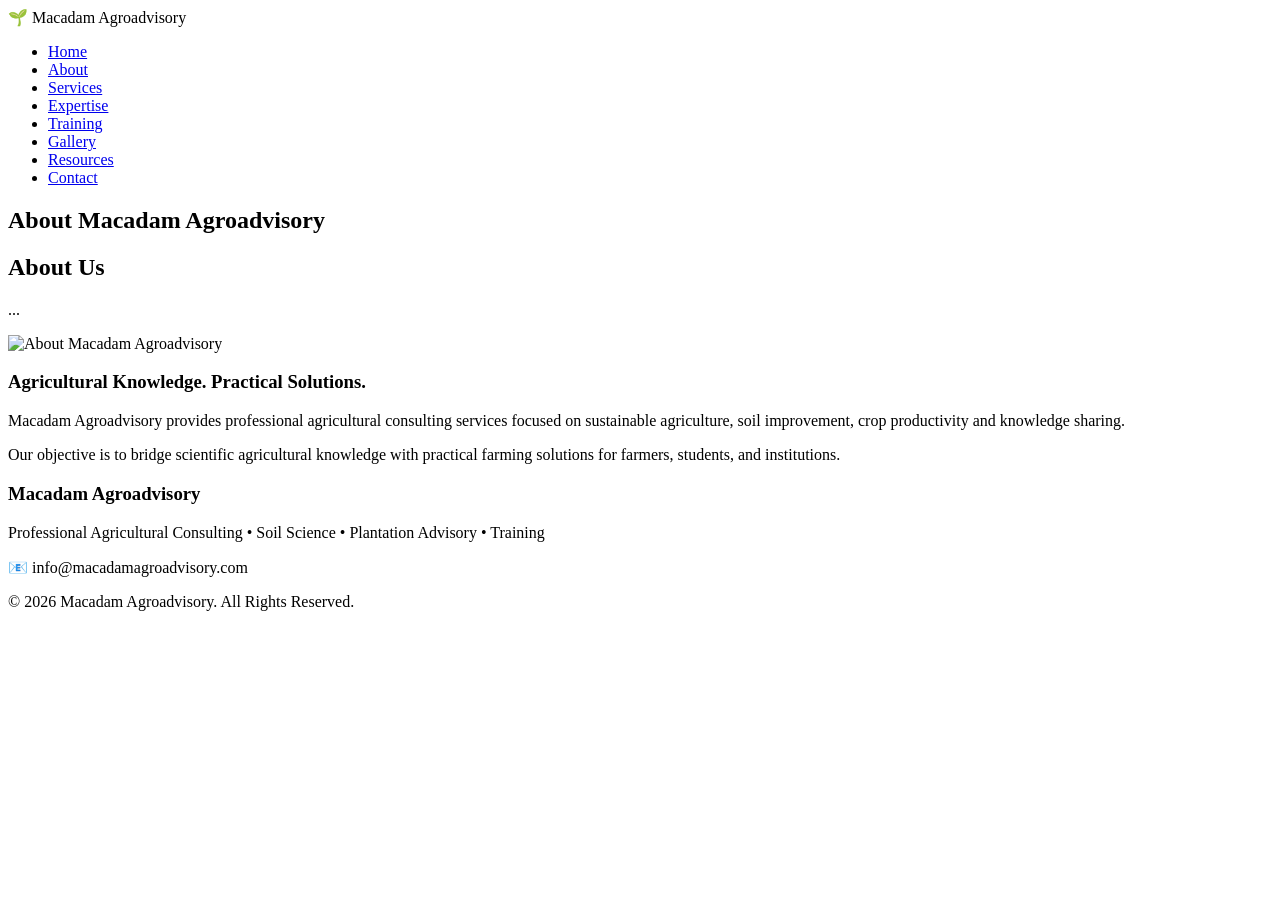
==== pages/about.html @ 6b280f6a "updating new files and foilder" ====
<!DOCTYPE html>
<html lang="en">

<head>

<meta charset="UTF-8">
<meta name="viewport" content="width=device-width, initial-scale=1.0">

<title>About | Macadam Agroadvisory</title>

<link rel="stylesheet" href="css/style.css">
<link rel="icon" type="image/png" href="images/favicon.png">

</head>


<body>


<header>

<nav class="navbar">

<div class="logo">
🌱 Macadam Agroadvisory
</div>


<ul class="nav-links">

<li><a href=".\index.html">Home</a></li>
<li><a href="about.html">About</a></li>
<li><a href="services.html">Services</a></li>
<li><a href="expertise.html">Expertise</a></li>
<li><a href="training.html">Training</a></li>
<li><a href="gallery.html">Gallery</a></li>
<li><a href="resources.html">Resources</a></li>
<li><a href="contact.html">Contact</a></li>

</ul>

</nav>

</header>



<section class="section">


<h2>
About Macadam Agroadvisory
</h2>


<div class="two-column">


    <div>

        <h2>About Us</h2>
        
        <p>...</p>
        
        </div>
        
        <div>
        
        <img src="images/about.jpg"
             alt="About Macadam Agroadvisory"
             class="about-home-image">
        
    </div>


<div>

<h3>
Agricultural Knowledge. Practical Solutions.
</h3>


<p>

Macadam Agroadvisory provides professional agricultural
consulting services focused on sustainable agriculture,
soil improvement, crop productivity and knowledge sharing.

</p>


<p>

Our objective is to bridge scientific agricultural knowledge
with practical farming solutions for farmers, students,
and institutions.

</p>


</div>


</div>


</section>



<footer>

    <div class="footer-content">

        <h3>Macadam Agroadvisory</h3>
        
        <p>
        Professional Agricultural Consulting • Soil Science • Plantation Advisory • Training
        </p>
        
        <p>
        📧 info@macadamagroadvisory.com
        </p>
        
        <p>
        © 2026 Macadam Agroadvisory. All Rights Reserved.
        </p>
        
    </div>

</footer>


</body>

</html>
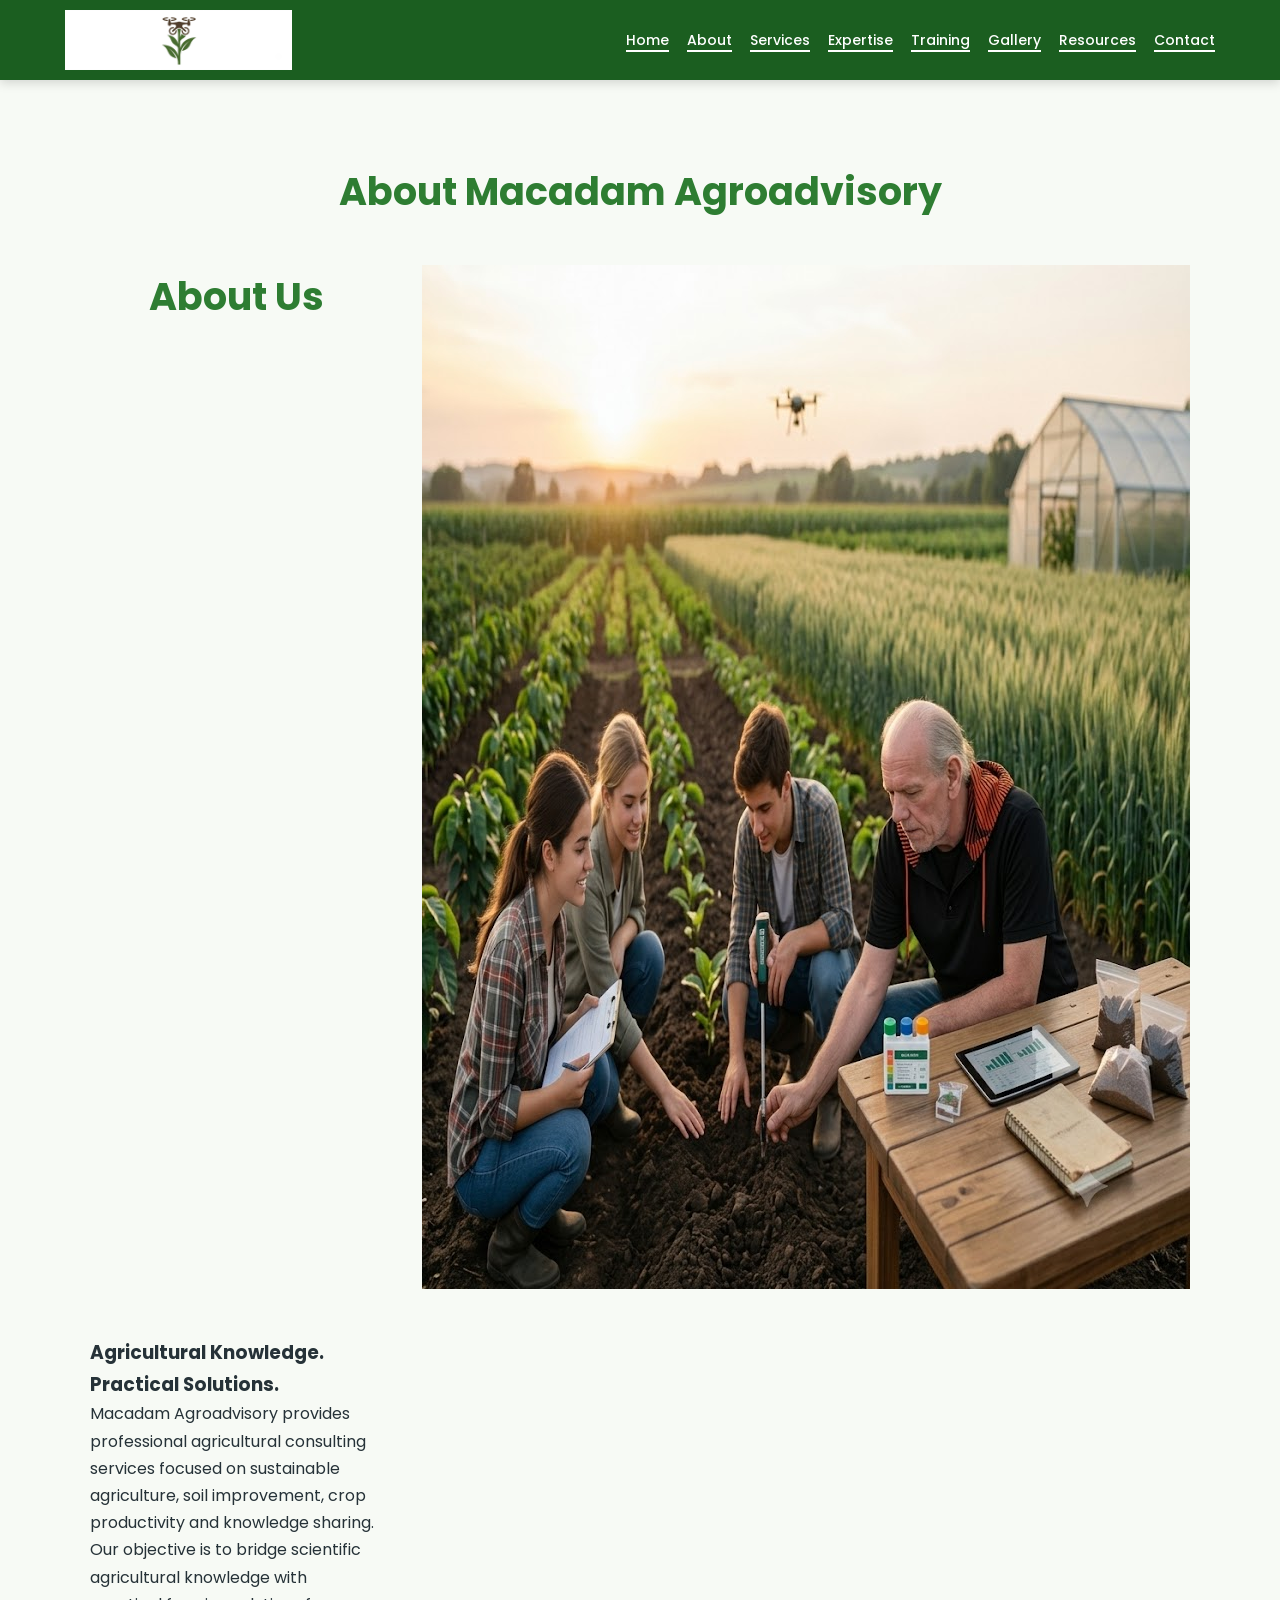
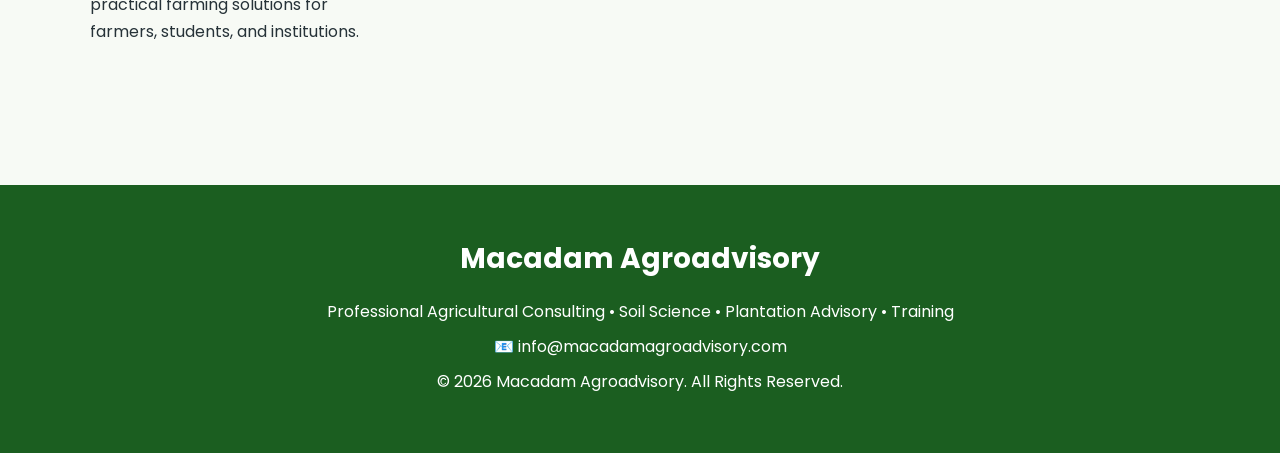
==== commit 7d16658e: "updating files and folder" ====
--- a/pages/about.html
+++ b/pages/about.html
@@ -6,10 +6,26 @@
 <meta charset="UTF-8">
 <meta name="viewport" content="width=device-width, initial-scale=1.0">
 
+<meta property="og:title"
+content="Macadam Agroadvisory">
+
+<meta property="og:description"
+content="Professional Agricultural Consulting Services">
+
+<meta property="og:image"
+content="images/hero.jpg">
+
+<meta property="og:type"
+content="website">
+
 <title>About | Macadam Agroadvisory</title>
 
-<link rel="stylesheet" href="css/style.css">
-<link rel="icon" type="image/png" href="images/favicon.png">
+<meta name="keywords" 
+content="Agriculture, Agricultural Consultant, Soil Science, Plantation, Sustainable Farming, Agricultural Training">
+
+<link rel="stylesheet" href="../css/style.css">
+<link href="https://fonts.googleapis.com/css2?family=Poppins:wght@300;400;600;700&display=swap" rel="stylesheet">
+<link rel="icon" type="image/png" href="../images/favicon.png">
 
 </head>
 
@@ -22,20 +38,27 @@
 <nav class="navbar">
 
 <div class="logo">
-🌱 Macadam Agroadvisory
+
+<a href="../index.html">
+
+<img src="../images/logo.png"
+alt="Macadam Agroadvisory">
+
+</a>
+
 </div>
 
 
 <ul class="nav-links">
 
-<li><a href=".\index.html">Home</a></li>
-<li><a href="about.html">About</a></li>
-<li><a href="services.html">Services</a></li>
-<li><a href="expertise.html">Expertise</a></li>
-<li><a href="training.html">Training</a></li>
-<li><a href="gallery.html">Gallery</a></li>
-<li><a href="resources.html">Resources</a></li>
-<li><a href="contact.html">Contact</a></li>
+<li><a href="../index.html" class="active">Home</a></li>
+<li><a href="about.html" class="active">About</a></li>
+<li><a href="services.html" class="active">Services</a></li>
+<li><a href="expertise.html" class="active">Expertise</a></li>
+<li><a href="training.html" class="active">Training</a></li>
+<li><a href="gallery.html" class="active">Gallery</a></li>
+<li><a href="resources.html" class="active">Resources</a></li>
+<li><a href="contact.html" class="active">Contact</a></li>
 
 </ul>
 
@@ -60,13 +83,11 @@
 
         <h2>About Us</h2>
         
-        <p>...</p>
-        
         </div>
         
         <div>
         
-        <img src="images/about.jpg"
+        <img src="../images/about.jpg"
              alt="About Macadam Agroadvisory"
              class="about-home-image">
         
--- a/css/style.css
+++ b/css/style.css
@@ -0,0 +1,623 @@
+*{
+    margin:0;
+    padding:0;
+    box-sizing:border-box;
+}
+
+html{
+    scroll-behavior:smooth;
+}
+
+
+body{
+
+    font-family:'Poppins',sans-serif;
+    color:#263238;
+    background:#f7faf5;
+    line-height:1.7;
+
+}
+
+
+header{
+
+    position:sticky;
+    top:0;
+    z-index:1000;
+    background:#1b5e20;
+    box-shadow:0 3px 10px rgba(0,0,0,0.15);
+
+}
+
+.active{
+
+    color:#c5e1a5;
+    
+    font-weight:bold;
+    
+    border-bottom:2px solid white;
+    
+}
+
+.navbar{
+
+    max-width:1200px;
+
+    margin:auto;
+
+    padding:10px 25px;
+
+    display:flex;
+
+    justify-content:space-between;
+
+    align-items:center;
+
+}
+
+
+.logo{
+
+    display:flex;
+
+    align-items:center;
+
+}
+
+.logo img {
+
+    height: 60px;
+    width: auto;
+
+    display: block;
+
+}
+
+
+.nav-links{
+
+    display:flex;
+    list-style:none;
+    gap:18px;
+
+}
+
+
+.nav-links a{
+
+    color:white;
+    text-decoration:none;
+    font-size:14px;
+    font-weight:500;
+
+}
+
+
+.nav-links a:hover{
+
+    color:#c5e1a5;
+
+}
+
+
+.menu-btn{
+
+    display:none;
+    color:white;
+    font-size:28px;
+    cursor:pointer;
+
+}
+
+
+
+/* HERO */
+
+
+.hero{
+
+    height:700px;
+    
+    background:
+    
+    linear-gradient(
+    rgba(0,0,0,.45),
+    rgba(0,0,0,.45)
+    ),
+    
+    url("../images/hero.jpg");
+    
+    background-size:cover;
+    
+    background-position:center;
+    
+    display:flex;
+    
+    justify-content:center;
+    
+    align-items:center;
+    
+    text-align:center;
+    
+    color:white;
+    
+    }
+
+
+
+.hero-overlay{
+
+    max-width:850px;
+    padding:20px;
+
+}
+
+
+
+.hero h1{
+
+    font-size:55px;
+    margin-bottom:20px;
+
+}
+
+
+.hero h2{
+
+    font-size:30px;
+    font-weight:500;
+    margin-bottom:20px;
+
+}
+
+
+
+.hero p{
+
+    font-size:18px;
+    margin-bottom:35px;
+
+}
+
+
+
+.btn{
+
+    background:white;
+    color:#1b5e20;
+    padding:14px 35px;
+    border-radius:30px;
+    text-decoration:none;
+    font-weight:600;
+
+}
+
+
+
+.btn:hover{
+
+    background:#c5e1a5;
+
+}
+
+
+
+/* COMMON SECTION */
+
+
+.section{
+
+    max-width:1150px;
+    margin:auto;
+    padding:80px 25px;
+
+}
+
+
+.section h2{
+
+    text-align:center;
+    color:#2e7d32;
+    font-size:38px;
+    margin-bottom:40px;
+
+}
+
+
+
+/* ABOUT */
+
+
+.two-column{
+
+    display:grid;
+    grid-template-columns:1fr 1fr;
+    gap:40px;
+
+}
+
+
+.info-box{
+
+    background:#e8f5e9;
+    padding:35px;
+    border-radius:15px;
+
+}
+
+
+
+
+/* CARDS */
+
+
+.cards{
+
+    display:grid;
+    grid-template-columns:
+    repeat(auto-fit,minmax(280px,1fr));
+
+    gap:25px;
+
+}
+
+
+
+.card{
+
+    background:white;
+    padding:35px;
+    border-radius:15px;
+
+    box-shadow:
+    0 5px 20px rgba(0,0,0,.08);
+
+    transition:.3s;
+
+}
+
+
+
+.card:hover{
+
+    transform:translateY(-8px);
+
+}
+
+
+
+.card h3{
+
+    color:#2e7d32;
+    margin-bottom:15px;
+
+}
+
+
+
+/* EXPERTISE */
+
+
+.expertise-list{
+
+    display:flex;
+    flex-wrap:wrap;
+    justify-content:center;
+    gap:15px;
+
+}
+
+
+
+.expertise-list span{
+
+    background:#2e7d32;
+    color:white;
+
+    padding:12px 25px;
+
+    border-radius:30px;
+
+}
+
+
+
+
+
+.simple-list{
+
+    max-width:600px;
+    margin:30px auto;
+
+}
+
+
+
+.simple-list li{
+
+    padding:10px;
+
+}
+
+
+
+
+/* GALLERY */
+
+
+.gallery{
+
+    display:grid;
+    
+    grid-template-columns:
+    repeat(auto-fit,minmax(280px,1fr));
+    
+    gap:30px;
+    
+    margin-top:40px;
+    
+}
+
+.gallery-item{
+
+    background:white;
+    
+    border-radius:15px;
+    
+    overflow:hidden;
+    
+    box-shadow:0 8px 25px rgba(0,0,0,.12);
+    
+    transition:.3s;
+    
+    }
+    
+    
+    .gallery-item:hover{
+    
+    transform:translateY(-8px);
+    
+    }
+    
+    
+    .gallery-item img{
+    
+    width:100%;
+    
+    height:240px;
+    
+    object-fit:cover;
+    
+    display:block;
+    
+    }
+    
+    
+    .gallery-item h3{
+    
+    padding:20px 20px 10px;
+    
+    color:#2e7d32;
+    
+    }
+    
+    
+    .gallery-item p{
+    
+    padding:0 20px 20px;
+    
+    color:#555;
+    
+    }
+    
+    
+    .section-subtitle{
+    
+    text-align:center;
+    
+    max-width:700px;
+    
+    margin:auto;
+    
+    color:#666;
+    
+    }
+    
+
+/* TESTIMONIAL */
+
+
+.testimonial{
+
+    background:white;
+
+    padding:35px;
+
+    border-radius:15px;
+
+    text-align:center;
+
+    box-shadow:0 5px 20px #ddd;
+
+}
+
+
+
+/* CONTACT */
+
+
+.contact-box{
+
+    background:#e8f5e9;
+
+    padding:40px;
+
+    border-radius:15px;
+
+    text-align:center;
+
+    font-size:18px;
+
+}
+
+
+
+/* FOOTER */
+
+/*
+footer{
+
+    background:#263238;
+
+    color:white;
+
+    text-align:center;
+
+    padding:25px;
+
+}
+*/
+
+footer{
+
+    background:#1b5e20;
+    
+    color:white;
+    
+    padding:50px 20px;
+    
+    text-align:center;
+    
+    margin-top:60px;
+    
+    }
+    
+    .footer-content{
+    
+    max-width:900px;
+    
+    margin:auto;
+    
+    }
+    
+    .footer-content h3{
+    
+    margin-bottom:15px;
+    
+    font-size:28px;
+    
+    }
+    
+    .footer-content p{
+    
+    margin:8px 0;
+    
+    }
+
+/* MOBILE */
+
+
+@media(max-width:900px){
+
+
+.nav-links{
+
+    display:none;
+
+    flex-direction:column;
+
+    background:#1b5e20;
+
+    position:absolute;
+
+    top:70px;
+
+    right:0;
+
+    width:100%;
+
+    padding:25px;
+
+}
+
+
+.menu-btn{
+
+    display:block;
+
+}
+
+
+
+.two-column{
+
+    grid-template-columns:1fr;
+
+}
+
+
+
+.hero h1{
+
+    font-size:38px;
+
+}
+
+
+.hero h2{
+
+    font-size:22px;
+
+}
+
+
+    
+    
+    .gallery img{
+    
+    width:100%;
+    height:220px;
+    object-fit:cover;
+    border-radius:12px;
+    
+    }
+    
+    
+    .gallery h3{
+    
+    text-align:center;
+    color:#2e7d32;
+    margin-top:15px;
+    
+    }
+
+    .about-image img{
+
+        width:100%;
+        height:500px;
+    
+        object-fit:cover;
+    
+        border-radius:15px;
+    
+        box-shadow:0 10px 25px rgba(0,0,0,.15);
+    
+    }
+
+    .about-home-image{
+
+        width:100%;
+        
+        border-radius:15px;
+        
+        box-shadow:0 8px 25px rgba(0,0,0,.15);
+        
+        }
+
+    .logo img{
+
+        height:50px;
+    
+    }
+
+}
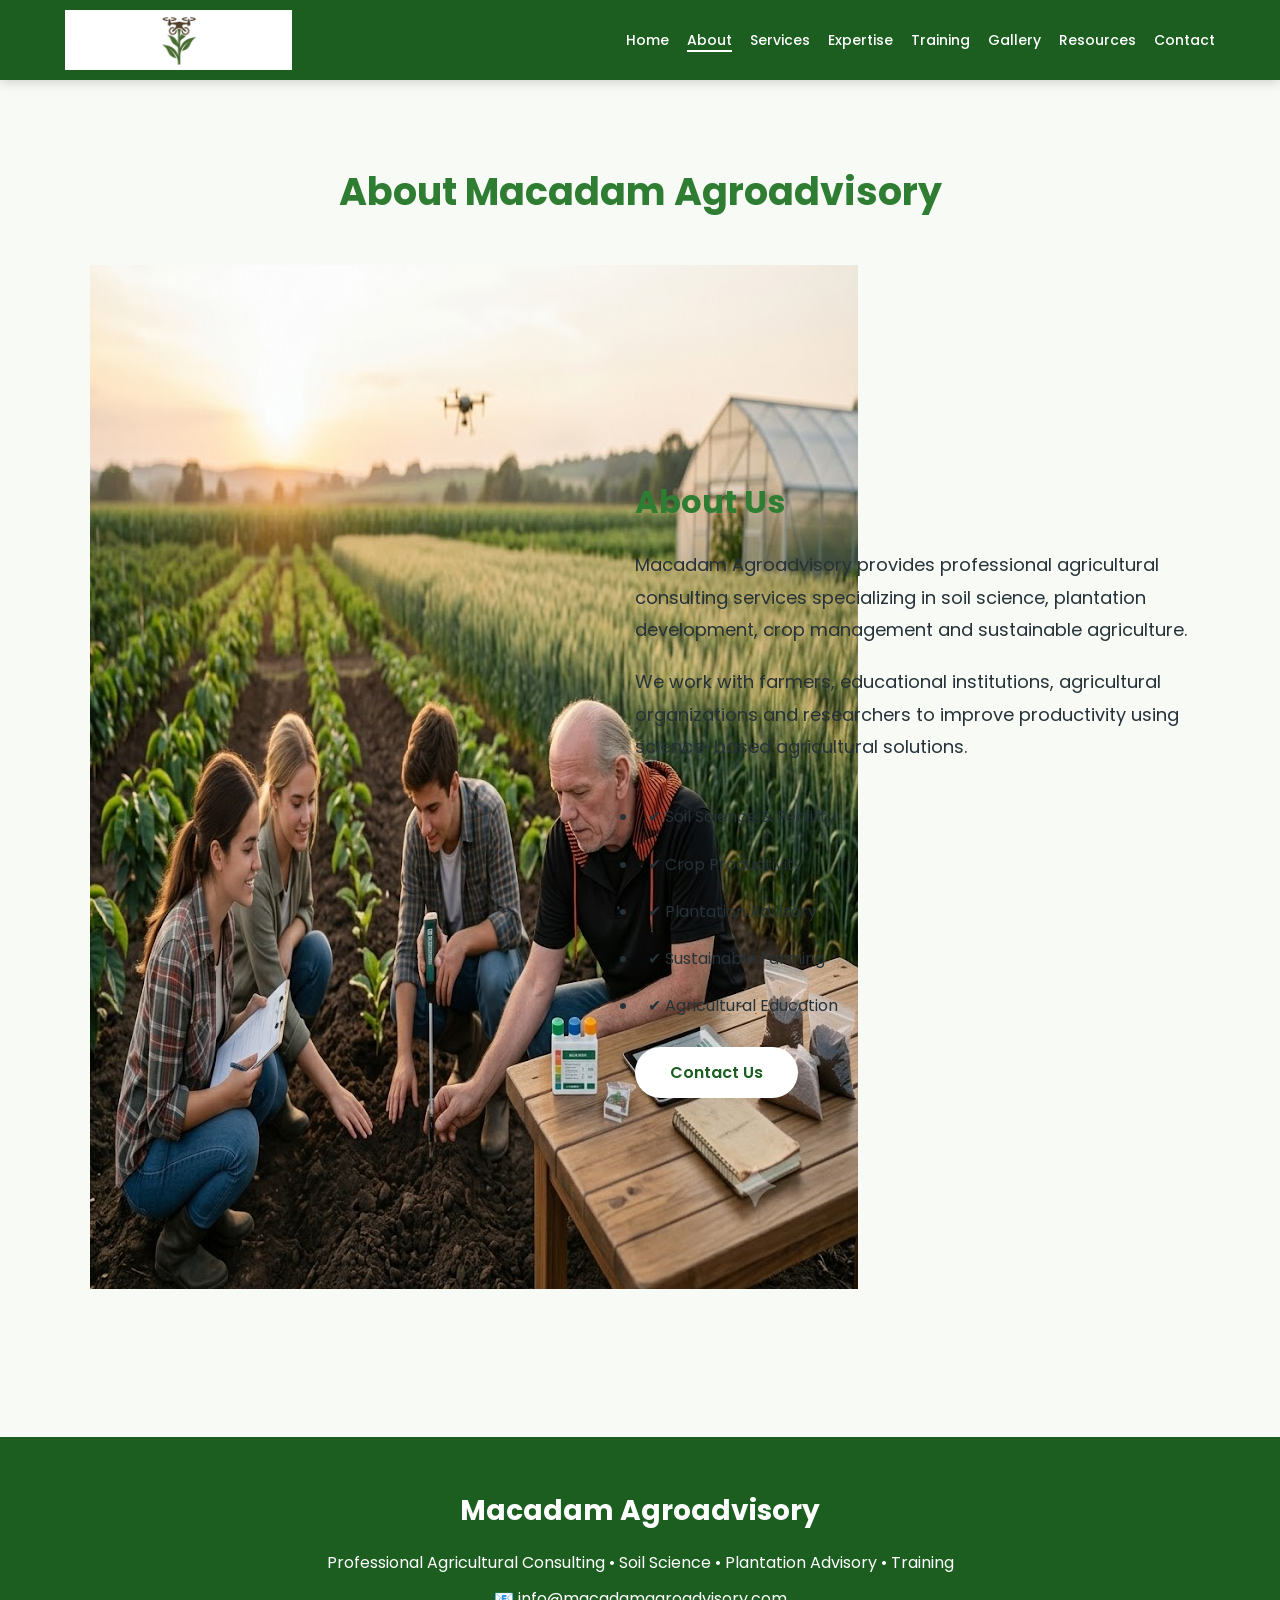
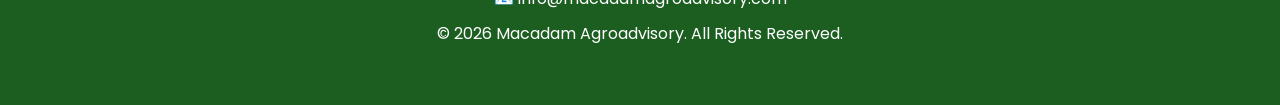
==== commit 2e5407b1: "Fix navbar active links, broken HTML tags, and add mobile menu toggle button" ====
--- a/pages/about.html
+++ b/pages/about.html
@@ -2,156 +2,93 @@
 <html lang="en">
 
 <head>
+    <meta charset="UTF-8">
+    <meta name="viewport" content="width=device-width, initial-scale=1.0">
 
-<meta charset="UTF-8">
-<meta name="viewport" content="width=device-width, initial-scale=1.0">
+    <meta property="og:title" content="Macadam Agroadvisory">
+    <meta property="og:description" content="Professional Agricultural Consulting Services">
+    <meta property="og:image" content="../images/hero.jpg">
+    <meta property="og:type" content="website">
 
-<meta property="og:title"
-content="Macadam Agroadvisory">
+    <title>About | Macadam Agroadvisory</title>
 
-<meta property="og:description"
-content="Professional Agricultural Consulting Services">
+    <meta name="keywords" content="Agriculture, Agricultural Consultant, Soil Science, Plantation, Sustainable Farming, Agricultural Training">
 
-<meta property="og:image"
-content="images/hero.jpg">
-
-<meta property="og:type"
-content="website">
-
-<title>About | Macadam Agroadvisory</title>
-
-<meta name="keywords" 
-content="Agriculture, Agricultural Consultant, Soil Science, Plantation, Sustainable Farming, Agricultural Training">
-
-<link rel="stylesheet" href="../css/style.css">
-<link href="https://fonts.googleapis.com/css2?family=Poppins:wght@300;400;600;700&display=swap" rel="stylesheet">
-<link rel="icon" type="image/png" href="../images/favicon.png">
-
+    <link rel="stylesheet" href="../css/style.css">
+    <link href="https://fonts.googleapis.com/css2?family=Poppins:wght@300;400;600;700&display=swap" rel="stylesheet">
+    <link rel="icon" type="image/png" href="../images/favicon.png">
 </head>
-
 
 <body>
 
+    <header>
+        <nav class="navbar">
+            <div class="logo">
+                <a href="../index.html">
+                    <img src="../images/logo.png" alt="Macadam Agroadvisory">
+                </a>
+            </div>
 
-<header>
+            <button class="menu-btn" aria-label="Toggle Menu">
+                <span></span>
+                <span></span>
+                <span></span>
+            </button>
 
-<nav class="navbar">
+            <ul class="nav-links">
+                <li><a href="../index.html">Home</a></li>
+                <li><a href="about.html" class="active">About</a></li>
+                <li><a href="services.html">Services</a></li>
+                <li><a href="expertise.html">Expertise</a></li>
+                <li><a href="training.html">Training</a></li>
+                <li><a href="gallery.html">Gallery</a></li>
+                <li><a href="resources.html">Resources</a></li>
+                <li><a href="contact.html">Contact</a></li>
+            </ul>
+        </nav>
+    </header>
 
-<div class="logo">
+    <section class="section">
+        <h2>About Macadam Agroadvisory</h2>
+        
+        <div class="two-column">
+            <div>
+                <img src="../images/about.jpg" alt="Macadam Agroadvisory" class="about-home-image">
+            </div>
+            <div>
+                <h3>About Us</h3>
+                <p>
+                    Macadam Agroadvisory provides professional agricultural consulting
+                    services specializing in soil science, plantation development,
+                    crop management and sustainable agriculture.
+                </p>
+                <p>
+                    We work with farmers, educational institutions,
+                    agricultural organizations and researchers to improve
+                    productivity using science-based agricultural solutions.
+                </p>
+                <ul class="simple-list">
+                    <li>✔ Soil Science & Fertility</li>
+                    <li>✔ Crop Productivity</li>
+                    <li>✔ Plantation Advisory</li>
+                    <li>✔ Sustainable Farming</li>
+                    <li>✔ Agricultural Education</li>
+                </ul>
+                <a href="contact.html" class="btn">Contact Us</a>
+            </div>
+        </div>
+    </section>
 
-<a href="../index.html">
+    <footer>
+        <div class="footer-content">
+            <h3>Macadam Agroadvisory</h3>
+            <p>Professional Agricultural Consulting • Soil Science • Plantation Advisory • Training</p>
+            <p>📧 info@macadamagroadvisory.com</p>
+            <p>© 2026 Macadam Agroadvisory. All Rights Reserved.</p>
+        </div>
+    </footer>
 
-<img src="../images/logo.png"
-alt="Macadam Agroadvisory">
-
-</a>
-
-</div>
-
-
-<ul class="nav-links">
-
-<li><a href="../index.html" class="active">Home</a></li>
-<li><a href="about.html" class="active">About</a></li>
-<li><a href="services.html" class="active">Services</a></li>
-<li><a href="expertise.html" class="active">Expertise</a></li>
-<li><a href="training.html" class="active">Training</a></li>
-<li><a href="gallery.html" class="active">Gallery</a></li>
-<li><a href="resources.html" class="active">Resources</a></li>
-<li><a href="contact.html" class="active">Contact</a></li>
-
-</ul>
-
-</nav>
-
-</header>
-
-
-
-<section class="section">
-
-
-<h2>
-About Macadam Agroadvisory
-</h2>
-
-
-<div class="two-column">
-
-
-    <div>
-
-        <h2>About Us</h2>
-        
-        </div>
-        
-        <div>
-        
-        <img src="../images/about.jpg"
-             alt="About Macadam Agroadvisory"
-             class="about-home-image">
-        
-    </div>
-
-
-<div>
-
-<h3>
-Agricultural Knowledge. Practical Solutions.
-</h3>
-
-
-<p>
-
-Macadam Agroadvisory provides professional agricultural
-consulting services focused on sustainable agriculture,
-soil improvement, crop productivity and knowledge sharing.
-
-</p>
-
-
-<p>
-
-Our objective is to bridge scientific agricultural knowledge
-with practical farming solutions for farmers, students,
-and institutions.
-
-</p>
-
-
-</div>
-
-
-</div>
-
-
-</section>
-
-
-
-<footer>
-
-    <div class="footer-content">
-
-        <h3>Macadam Agroadvisory</h3>
-        
-        <p>
-        Professional Agricultural Consulting • Soil Science • Plantation Advisory • Training
-        </p>
-        
-        <p>
-        📧 info@macadamagroadvisory.com
-        </p>
-        
-        <p>
-        © 2026 Macadam Agroadvisory. All Rights Reserved.
-        </p>
-        
-    </div>
-
-</footer>
-
-
+    <script src="../js/script.js"></script>
 </body>
 
 </html>
--- a/css/style.css
+++ b/css/style.css
@@ -231,8 +231,32 @@
 .two-column{
 
     display:grid;
-    grid-template-columns:1fr 1fr;
-    gap:40px;
+
+    grid-template-columns:45% 55%;
+
+    gap:50px;
+
+    align-items:center;
+
+}
+
+.two-column h3{
+
+    font-size:32px;
+
+    color:#2e7d32;
+
+    margin-bottom:20px;
+
+}
+
+.two-column p{
+
+    margin-bottom:20px;
+
+    font-size:18px;
+
+    line-height:1.8;
 
 }
 
@@ -555,6 +579,12 @@
 
 }
 
+.about-home-image{
+
+    max-width:100%;
+
+}
+
 
 
 .hero h1{
@@ -607,12 +637,18 @@
     .about-home-image{
 
         width:100%;
-        
+    
+        max-width:480px;
+    
+        display:block;
+    
+        margin:auto;
+    
         border-radius:15px;
-        
-        box-shadow:0 8px 25px rgba(0,0,0,.15);
-        
-        }
+    
+        box-shadow:0 10px 25px rgba(0,0,0,.15);
+    
+    }
 
     .logo img{
 
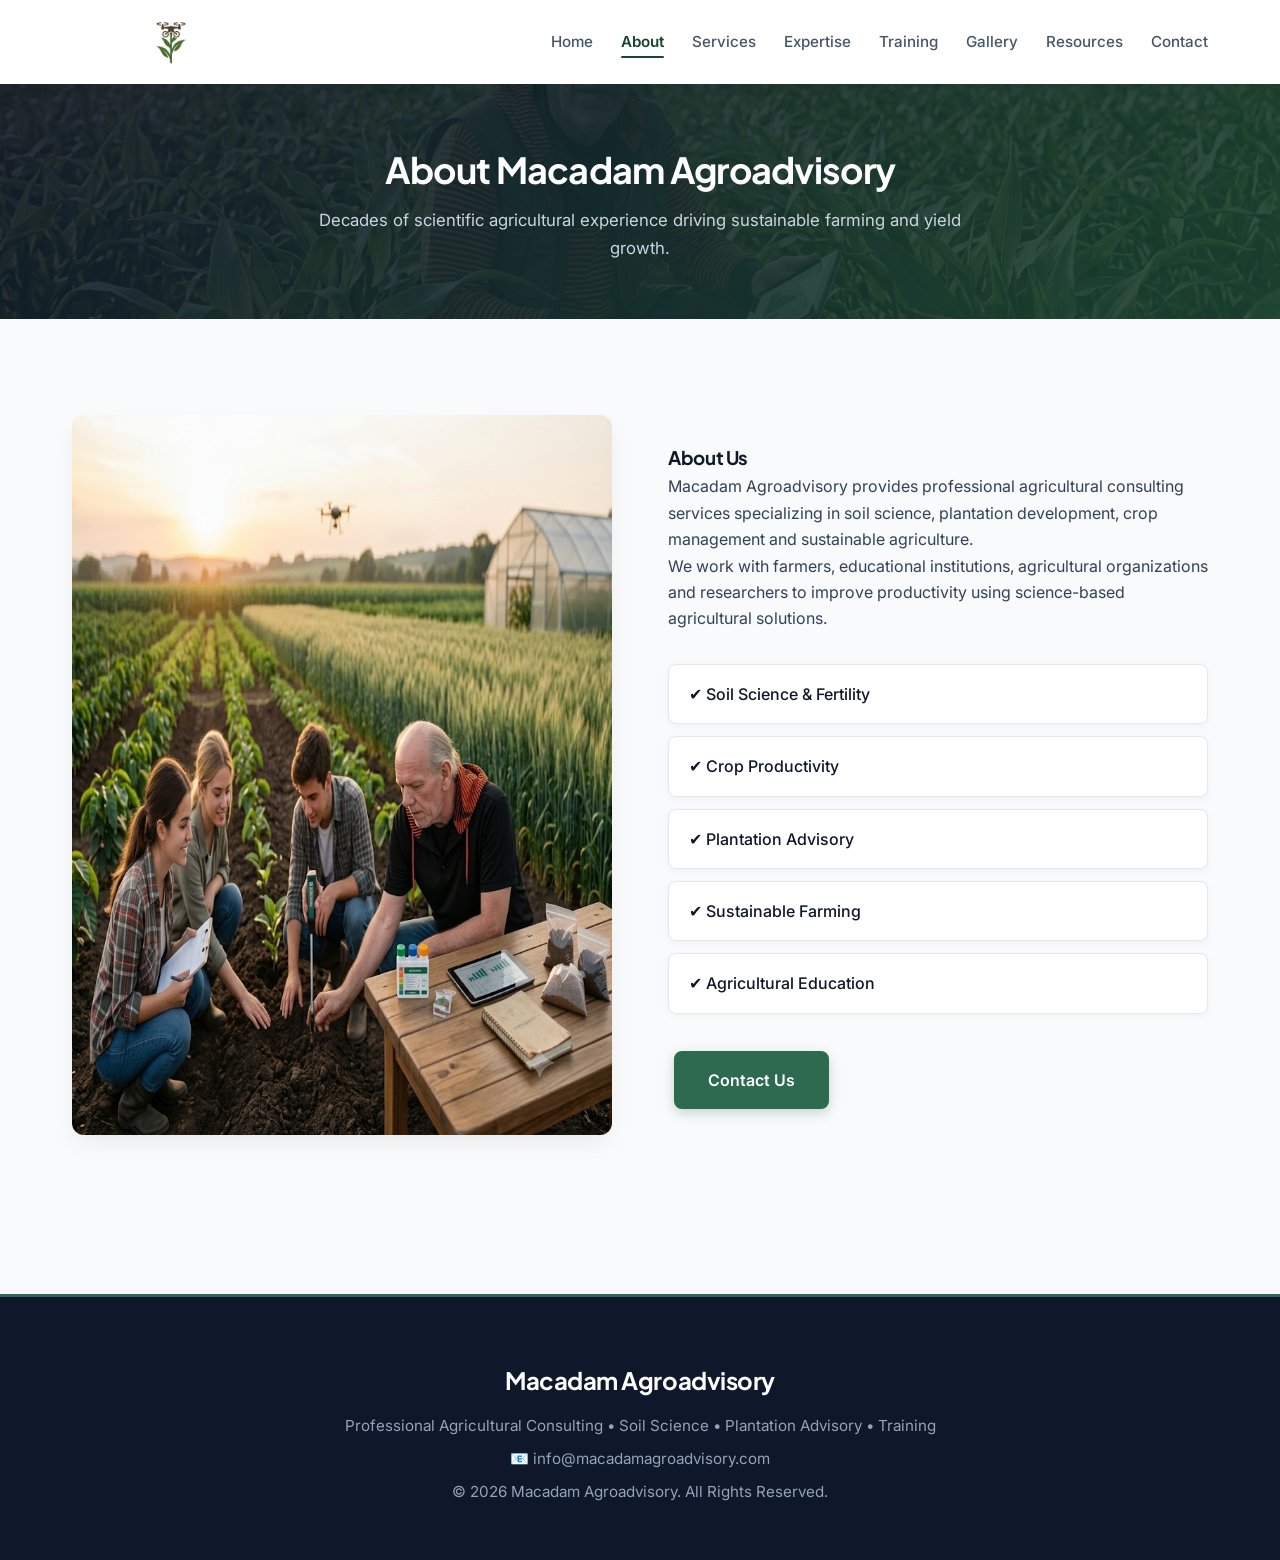
==== commit d62b99de: "feature/updatingprofessionallookphase1" ====
--- a/pages/about.html
+++ b/pages/about.html
@@ -47,9 +47,13 @@
             </ul>
         </nav>
     </header>
+    <!-- Add Page Banner Here -->
+    <section class="page-banner">
+        <h1>About Macadam Agroadvisory</h1>
+        <p>Decades of scientific agricultural experience driving sustainable farming and yield growth.</p>
+    </section>
 
     <section class="section">
-        <h2>About Macadam Agroadvisory</h2>
         
         <div class="two-column">
             <div>
--- a/css/style.css
+++ b/css/style.css
@@ -1,659 +1,487 @@
-*{
-    margin:0;
-    padding:0;
-    box-sizing:border-box;
+/* ==========================================================================
+   Macadam Agroadvisory - Modern Professional Design System
+   ========================================================================== */
+
+   @import url('https://fonts.googleapis.com/css2?family=Inter:wght@300;400;500;600;700&family=Plus+Jakarta+Sans:wght@600;700;800&display=swap');
+
+   :root {
+       --primary: #1b4332;         /* Deep Forest Green */
+       --primary-light: #2d6a4f;   /* Medium Emerald Green */
+       --accent: #d4a373;          /* Warm Earthy Gold */
+       --dark-slate: #0f172a;      /* Dark Slate for Headers/Footer */
+       --text-main: #334155;       /* Slate Grey for Readability */
+       --text-muted: #64748b;      /* Muted Subtext */
+       --bg-light: #f8fafc;        /* Soft Cool Gray Background */
+       --card-bg: #ffffff;
+       --border-color: #e2e8f0;
+       --radius-sm: 8px;
+       --radius-md: 12px;
+       --shadow-sm: 0 2px 8px rgba(0,0,0,0.04);
+       --shadow-md: 0 10px 25px -5px rgba(0,0,0,0.08);
+   }
+   
+   * {
+       margin: 0;
+       padding: 0;
+       box-sizing: border-box;
+   }
+   
+   body {
+       font-family: 'Inter', system-ui, -apple-system, sans-serif;
+       color: var(--text-main);
+       background-color: var(--bg-light);
+       line-height: 1.65;
+       -webkit-font-smoothing: antialiased;
+   }
+   
+   h1, h2, h3, h4 {
+       font-family: 'Plus Jakarta Sans', sans-serif;
+       color: var(--dark-slate);
+       letter-spacing: -0.02em;
+   }
+   
+   a {
+       text-decoration: none;
+       color: inherit;
+       transition: all 0.25s ease;
+   }
+   
+   img {
+       max-width: 100%;
+       height: auto;
+   }
+   
+   /* ==========================================================================
+      Header & Navigation
+      ========================================================================== */
+   header {
+       background: #ffffff;
+       box-shadow: 0 1px 15px rgba(0, 0, 0, 0.06);
+       position: sticky;
+       top: 0;
+       z-index: 1000;
+   }
+   
+   .navbar {
+       max-width: 1200px;
+       margin: 0 auto;
+       padding: 1rem 2rem;
+       display: flex;
+       align-items: center;
+       justify-content: space-between;
+   }
+   
+   .logo img {
+       height: 52px;
+       width: auto;
+       display: block;
+   }
+   
+   .nav-links {
+       display: flex;
+       gap: 1.75rem;
+       list-style: none;
+   }
+   
+   .nav-links a {
+       font-weight: 500;
+       color: #475569;
+       font-size: 0.95rem;
+       padding: 0.4rem 0;
+       position: relative;
+   }
+   
+   .nav-links a:hover,
+   .nav-links a.active {
+       color: var(--primary);
+       font-weight: 600;
+   }
+   
+   .nav-links a.active::after {
+       content: '';
+       position: absolute;
+       bottom: 0;
+       left: 0;
+       right: 0;
+       height: 2px;
+       background-color: var(--primary);
+       border-radius: 2px;
+   }
+   
+   /* Mobile Menu Toggle Button */
+   .menu-btn {
+       display: none;
+       background: none;
+       border: none;
+       cursor: pointer;
+       flex-direction: column;
+       gap: 5px;
+   }
+   
+   .menu-btn span {
+       width: 25px;
+       height: 3px;
+       background-color: var(--dark-slate);
+       border-radius: 2px;
+   }
+   
+   /* ==========================================================================
+      Hero & Page Headers
+      ========================================================================== */
+   .hero {
+       background: linear-gradient(135deg, rgba(15, 23, 42, 0.85), rgba(27, 67, 50, 0.85)), 
+                   url('../images/hero.jpg') center/cover no-repeat;
+       color: #ffffff;
+       padding: 7rem 2rem;
+       text-align: center;
+   }
+   
+   .hero-content {
+       max-width: 850px;
+       margin: 0 auto;
+   }
+   
+   .hero h1 {
+       font-size: 3.25rem;
+       font-weight: 800;
+       margin-bottom: 0.75rem;
+       color: #ffffff;
+       line-height: 1.15;
+   }
+   
+   .hero h2 {
+       font-size: 1.4rem;
+       font-weight: 400;
+       margin-bottom: 1.5rem;
+       color: var(--accent);
+   }
+   
+   .hero p {
+       font-size: 1.125rem;
+       margin-bottom: 2.25rem;
+       color: #cbd5e1;
+       max-width: 750px;
+       margin-left: auto;
+       margin-right: auto;
+   }
+   
+   /* Buttons */
+   .btn {
+       display: inline-block;
+       background-color: var(--primary-light);
+       color: #ffffff;
+       padding: 0.85rem 2rem;
+       border-radius: var(--radius-sm);
+       font-weight: 600;
+       border: 2px solid var(--primary-light);
+       cursor: pointer;
+       font-size: 1rem;
+       margin: 0.35rem;
+       box-shadow: 0 4px 12px rgba(45, 106, 79, 0.25);
+   }
+   
+   .btn:hover {
+       background-color: var(--primary);
+       border-color: var(--primary);
+       color: #ffffff;
+       transform: translateY(-2px);
+       box-shadow: 0 6px 15px rgba(27, 67, 50, 0.35);
+   }
+   
+   .btn-outline {
+       background-color: transparent;
+       color: #ffffff;
+       border: 2px solid #ffffff;
+       box-shadow: none;
+   }
+   
+   .btn-outline:hover {
+       background-color: #ffffff;
+       color: var(--dark-slate);
+       transform: translateY(-2px);
+   }
+   
+   /* ==========================================================================
+      Layout Sections
+      ========================================================================== */
+   .section {
+       max-width: 1200px;
+       margin: 0 auto;
+       padding: 4.5rem 2rem;
+   }
+   
+   .section h2 {
+       font-size: 2.25rem;
+       color: var(--primary);
+       text-align: center;
+       margin-bottom: 0.75rem;
+       font-weight: 700;
+   }
+   
+   .section-subtitle {
+       text-align: center;
+       max-width: 750px;
+       margin: 0 auto 3rem;
+       color: var(--text-muted);
+       font-size: 1.05rem;
+   }
+   
+   .two-column {
+       display: grid;
+       grid-template-columns: 1fr 1fr;
+       gap: 3.5rem;
+       align-items: center;
+       margin-top: 1.5rem;
+   }
+   
+   .about-home-image {
+       width: 100%;
+       border-radius: var(--radius-md);
+       box-shadow: var(--shadow-md);
+       object-fit: cover;
+   }
+   
+   /* ==========================================================================
+      Cards & Lists
+      ========================================================================== */
+   .cards {
+       display: grid;
+       grid-template-columns: repeat(auto-fit, minmax(280px, 1fr));
+       gap: 2rem;
+       margin-top: 2rem;
+   }
+   
+   .card {
+       background: var(--card-bg);
+       border-radius: var(--radius-md);
+       padding: 2.25rem 2rem;
+       border: 1px solid var(--border-color);
+       box-shadow: var(--shadow-sm);
+       transition: transform 0.3s ease, box-shadow 0.3s ease, border-color 0.3s ease;
+       position: relative;
+       overflow: hidden;
+   }
+   
+   .card::before {
+       content: '';
+       position: absolute;
+       top: 0;
+       left: 0;
+       right: 0;
+       height: 4px;
+       background: linear-gradient(90deg, var(--primary-light), var(--accent));
+       opacity: 0;
+       transition: opacity 0.3s ease;
+   }
+   
+   .card:hover {
+       transform: translateY(-6px);
+       box-shadow: var(--shadow-md);
+       border-color: #cbd5e1;
+   }
+   
+   .card:hover::before {
+       opacity: 1;
+   }
+   
+   .card h3 {
+       color: var(--primary);
+       margin-bottom: 0.85rem;
+       font-size: 1.25rem;
+   }
+   
+   .card p {
+       color: var(--text-muted);
+       font-size: 0.975rem;
+   }
+   
+   .simple-list {
+       list-style: none;
+       max-width: 650px;
+       margin: 2rem auto;
+       padding: 0;
+   }
+   
+   .simple-list li {
+       padding: 1rem 1.25rem;
+       background: #ffffff;
+       margin-bottom: 0.75rem;
+       border-radius: var(--radius-sm);
+       border: 1px solid var(--border-color);
+       font-weight: 500;
+       color: var(--dark-slate);
+       box-shadow: var(--shadow-sm);
+       display: flex;
+       align-items: center;
+   }
+   
+   /* ==========================================================================
+      Contact Form Box
+      ========================================================================== */
+   .contact-box {
+       max-width: 650px;
+       margin: 2rem auto 0;
+       background: #ffffff;
+       padding: 3rem;
+       border-radius: var(--radius-md);
+       border: 1px solid var(--border-color);
+       box-shadow: var(--shadow-md);
+   }
+   
+   .contact-box form {
+       display: flex;
+       flex-direction: column;
+       gap: 1.25rem;
+   }
+   
+   .contact-box input,
+   .contact-box textarea {
+       width: 100%;
+       padding: 0.95rem 1.15rem;
+       border: 1px solid #cbd5e1;
+       border-radius: var(--radius-sm);
+       font-family: inherit;
+       font-size: 0.975rem;
+       outline: none;
+       transition: border-color 0.2s ease, box-shadow 0.2s ease;
+       background-color: #f8fafc;
+   }
+   
+   .contact-box input:focus,
+   .contact-box textarea:focus {
+       background-color: #ffffff;
+       border-color: var(--primary-light);
+       box-shadow: 0 0 0 4px rgba(45, 106, 79, 0.12);
+   }
+   
+   /* ==========================================================================
+      Gallery Grid
+      ========================================================================== */
+   .gallery {
+       display: grid;
+       grid-template-columns: repeat(auto-fit, minmax(260px, 1fr));
+       gap: 2rem;
+       margin-top: 2rem;
+   }
+   
+   .gallery-item {
+       background: #ffffff;
+       border-radius: var(--radius-md);
+       overflow: hidden;
+       border: 1px solid var(--border-color);
+       box-shadow: var(--shadow-sm);
+       transition: transform 0.3s ease, box-shadow 0.3s ease;
+   }
+   
+   .gallery-item:hover {
+       transform: translateY(-5px);
+       box-shadow: var(--shadow-md);
+   }
+   
+   .gallery-item img {
+       width: 100%;
+       height: 220px;
+       object-fit: cover;
+       display: block;
+   }
+   
+   .gallery-item h3 {
+       padding: 1rem 1.25rem 0.25rem;
+       font-size: 1.15rem;
+       color: var(--primary);
+   }
+   
+   .gallery-item p {
+       color: var(--text-muted);
+       font-size: 0.925rem;
+       padding: 0 1.25rem 1.25rem;
+   }
+   
+   /* ==========================================================================
+      Footer
+      ========================================================================== */
+   footer {
+       background: var(--dark-slate);
+       color: #94a3b8;
+       padding: 4rem 2rem 3rem;
+       text-align: center;
+       margin-top: 5rem;
+       border-top: 3px solid var(--primary-light);
+   }
+   
+   .footer-content h3 {
+       color: #ffffff;
+       margin-bottom: 0.75rem;
+       font-size: 1.5rem;
+   }
+   
+   .footer-content p {
+       color: #94a3b8;
+       font-size: 0.95rem;
+       margin-bottom: 0.5rem;
+   }
+   
+   /* ==========================================================================
+      Responsive Settings
+      ========================================================================== */
+   @media (max-width: 768px) {
+       .menu-btn {
+           display: flex;
+       }
+   
+       .nav-links {
+           display: none;
+           flex-direction: column;
+           position: absolute;
+           top: 100%;
+           left: 0;
+           right: 0;
+           background: #ffffff;
+           padding: 1.5rem 2rem;
+           box-shadow: 0 15px 25px rgba(0, 0, 0, 0.1);
+           border-bottom: 3px solid var(--primary);
+       }
+   
+       .nav-links.active {
+           display: flex;
+       }
+   
+       .two-column {
+           grid-template-columns: 1fr;
+           gap: 2.5rem;
+       }
+   
+       .hero h1 {
+           font-size: 2.25rem;
+       }
+   
+       .hero h2 {
+           font-size: 1.15rem;
+       }
+   
+       .contact-box {
+           padding: 1.75rem;
+       }
+   }
+
+   /* Subpage Banner Header */
+.page-banner {
+    background: linear-gradient(135deg, rgba(15, 23, 42, 0.9), rgba(27, 67, 50, 0.9)), 
+                url('../images/hero.jpg') center/cover no-repeat;
+    color: #ffffff;
+    padding: 3.5rem 2rem;
+    text-align: center;
 }
 
-html{
-    scroll-behavior:smooth;
+.page-banner h1 {
+    font-size: 2.25rem;
+    color: #ffffff;
+    margin-bottom: 0.5rem;
 }
 
-
-body{
-
-    font-family:'Poppins',sans-serif;
-    color:#263238;
-    background:#f7faf5;
-    line-height:1.7;
-
-}
-
-
-header{
-
-    position:sticky;
-    top:0;
-    z-index:1000;
-    background:#1b5e20;
-    box-shadow:0 3px 10px rgba(0,0,0,0.15);
-
-}
-
-.active{
-
-    color:#c5e1a5;
-    
-    font-weight:bold;
-    
-    border-bottom:2px solid white;
-    
-}
-
-.navbar{
-
-    max-width:1200px;
-
-    margin:auto;
-
-    padding:10px 25px;
-
-    display:flex;
-
-    justify-content:space-between;
-
-    align-items:center;
-
-}
-
-
-.logo{
-
-    display:flex;
-
-    align-items:center;
-
-}
-
-.logo img {
-
-    height: 60px;
-    width: auto;
-
-    display: block;
-
-}
-
-
-.nav-links{
-
-    display:flex;
-    list-style:none;
-    gap:18px;
-
-}
-
-
-.nav-links a{
-
-    color:white;
-    text-decoration:none;
-    font-size:14px;
-    font-weight:500;
-
-}
-
-
-.nav-links a:hover{
-
-    color:#c5e1a5;
-
-}
-
-
-.menu-btn{
-
-    display:none;
-    color:white;
-    font-size:28px;
-    cursor:pointer;
-
-}
-
-
-
-/* HERO */
-
-
-.hero{
-
-    height:700px;
-    
-    background:
-    
-    linear-gradient(
-    rgba(0,0,0,.45),
-    rgba(0,0,0,.45)
-    ),
-    
-    url("../images/hero.jpg");
-    
-    background-size:cover;
-    
-    background-position:center;
-    
-    display:flex;
-    
-    justify-content:center;
-    
-    align-items:center;
-    
-    text-align:center;
-    
-    color:white;
-    
-    }
-
-
-
-.hero-overlay{
-
-    max-width:850px;
-    padding:20px;
-
-}
-
-
-
-.hero h1{
-
-    font-size:55px;
-    margin-bottom:20px;
-
-}
-
-
-.hero h2{
-
-    font-size:30px;
-    font-weight:500;
-    margin-bottom:20px;
-
-}
-
-
-
-.hero p{
-
-    font-size:18px;
-    margin-bottom:35px;
-
-}
-
-
-
-.btn{
-
-    background:white;
-    color:#1b5e20;
-    padding:14px 35px;
-    border-radius:30px;
-    text-decoration:none;
-    font-weight:600;
-
-}
-
-
-
-.btn:hover{
-
-    background:#c5e1a5;
-
-}
-
-
-
-/* COMMON SECTION */
-
-
-.section{
-
-    max-width:1150px;
-    margin:auto;
-    padding:80px 25px;
-
-}
-
-
-.section h2{
-
-    text-align:center;
-    color:#2e7d32;
-    font-size:38px;
-    margin-bottom:40px;
-
-}
-
-
-
-/* ABOUT */
-
-
-.two-column{
-
-    display:grid;
-
-    grid-template-columns:45% 55%;
-
-    gap:50px;
-
-    align-items:center;
-
-}
-
-.two-column h3{
-
-    font-size:32px;
-
-    color:#2e7d32;
-
-    margin-bottom:20px;
-
-}
-
-.two-column p{
-
-    margin-bottom:20px;
-
-    font-size:18px;
-
-    line-height:1.8;
-
-}
-
-
-.info-box{
-
-    background:#e8f5e9;
-    padding:35px;
-    border-radius:15px;
-
-}
-
-
-
-
-/* CARDS */
-
-
-.cards{
-
-    display:grid;
-    grid-template-columns:
-    repeat(auto-fit,minmax(280px,1fr));
-
-    gap:25px;
-
-}
-
-
-
-.card{
-
-    background:white;
-    padding:35px;
-    border-radius:15px;
-
-    box-shadow:
-    0 5px 20px rgba(0,0,0,.08);
-
-    transition:.3s;
-
-}
-
-
-
-.card:hover{
-
-    transform:translateY(-8px);
-
-}
-
-
-
-.card h3{
-
-    color:#2e7d32;
-    margin-bottom:15px;
-
-}
-
-
-
-/* EXPERTISE */
-
-
-.expertise-list{
-
-    display:flex;
-    flex-wrap:wrap;
-    justify-content:center;
-    gap:15px;
-
-}
-
-
-
-.expertise-list span{
-
-    background:#2e7d32;
-    color:white;
-
-    padding:12px 25px;
-
-    border-radius:30px;
-
-}
-
-
-
-
-
-.simple-list{
-
-    max-width:600px;
-    margin:30px auto;
-
-}
-
-
-
-.simple-list li{
-
-    padding:10px;
-
-}
-
-
-
-
-/* GALLERY */
-
-
-.gallery{
-
-    display:grid;
-    
-    grid-template-columns:
-    repeat(auto-fit,minmax(280px,1fr));
-    
-    gap:30px;
-    
-    margin-top:40px;
-    
-}
-
-.gallery-item{
-
-    background:white;
-    
-    border-radius:15px;
-    
-    overflow:hidden;
-    
-    box-shadow:0 8px 25px rgba(0,0,0,.12);
-    
-    transition:.3s;
-    
-    }
-    
-    
-    .gallery-item:hover{
-    
-    transform:translateY(-8px);
-    
-    }
-    
-    
-    .gallery-item img{
-    
-    width:100%;
-    
-    height:240px;
-    
-    object-fit:cover;
-    
-    display:block;
-    
-    }
-    
-    
-    .gallery-item h3{
-    
-    padding:20px 20px 10px;
-    
-    color:#2e7d32;
-    
-    }
-    
-    
-    .gallery-item p{
-    
-    padding:0 20px 20px;
-    
-    color:#555;
-    
-    }
-    
-    
-    .section-subtitle{
-    
-    text-align:center;
-    
-    max-width:700px;
-    
-    margin:auto;
-    
-    color:#666;
-    
-    }
-    
-
-/* TESTIMONIAL */
-
-
-.testimonial{
-
-    background:white;
-
-    padding:35px;
-
-    border-radius:15px;
-
-    text-align:center;
-
-    box-shadow:0 5px 20px #ddd;
-
-}
-
-
-
-/* CONTACT */
-
-
-.contact-box{
-
-    background:#e8f5e9;
-
-    padding:40px;
-
-    border-radius:15px;
-
-    text-align:center;
-
-    font-size:18px;
-
-}
-
-
-
-/* FOOTER */
-
-/*
-footer{
-
-    background:#263238;
-
-    color:white;
-
-    text-align:center;
-
-    padding:25px;
-
-}
-*/
-
-footer{
-
-    background:#1b5e20;
-    
-    color:white;
-    
-    padding:50px 20px;
-    
-    text-align:center;
-    
-    margin-top:60px;
-    
-    }
-    
-    .footer-content{
-    
-    max-width:900px;
-    
-    margin:auto;
-    
-    }
-    
-    .footer-content h3{
-    
-    margin-bottom:15px;
-    
-    font-size:28px;
-    
-    }
-    
-    .footer-content p{
-    
-    margin:8px 0;
-    
-    }
-
-/* MOBILE */
-
-
-@media(max-width:900px){
-
-
-.nav-links{
-
-    display:none;
-
-    flex-direction:column;
-
-    background:#1b5e20;
-
-    position:absolute;
-
-    top:70px;
-
-    right:0;
-
-    width:100%;
-
-    padding:25px;
-
-}
-
-
-.menu-btn{
-
-    display:block;
-
-}
-
-
-
-.two-column{
-
-    grid-template-columns:1fr;
-
-}
-
-.about-home-image{
-
-    max-width:100%;
-
-}
-
-
-
-.hero h1{
-
-    font-size:38px;
-
-}
-
-
-.hero h2{
-
-    font-size:22px;
-
-}
-
-
-    
-    
-    .gallery img{
-    
-    width:100%;
-    height:220px;
-    object-fit:cover;
-    border-radius:12px;
-    
-    }
-    
-    
-    .gallery h3{
-    
-    text-align:center;
-    color:#2e7d32;
-    margin-top:15px;
-    
-    }
-
-    .about-image img{
-
-        width:100%;
-        height:500px;
-    
-        object-fit:cover;
-    
-        border-radius:15px;
-    
-        box-shadow:0 10px 25px rgba(0,0,0,.15);
-    
-    }
-
-    .about-home-image{
-
-        width:100%;
-    
-        max-width:480px;
-    
-        display:block;
-    
-        margin:auto;
-    
-        border-radius:15px;
-    
-        box-shadow:0 10px 25px rgba(0,0,0,.15);
-    
-    }
-
-    .logo img{
-
-        height:50px;
-    
-    }
-
+.page-banner p {
+    color: #cbd5e1;
+    font-size: 1.05rem;
+    max-width: 650px;
+    margin: 0 auto;
 }
